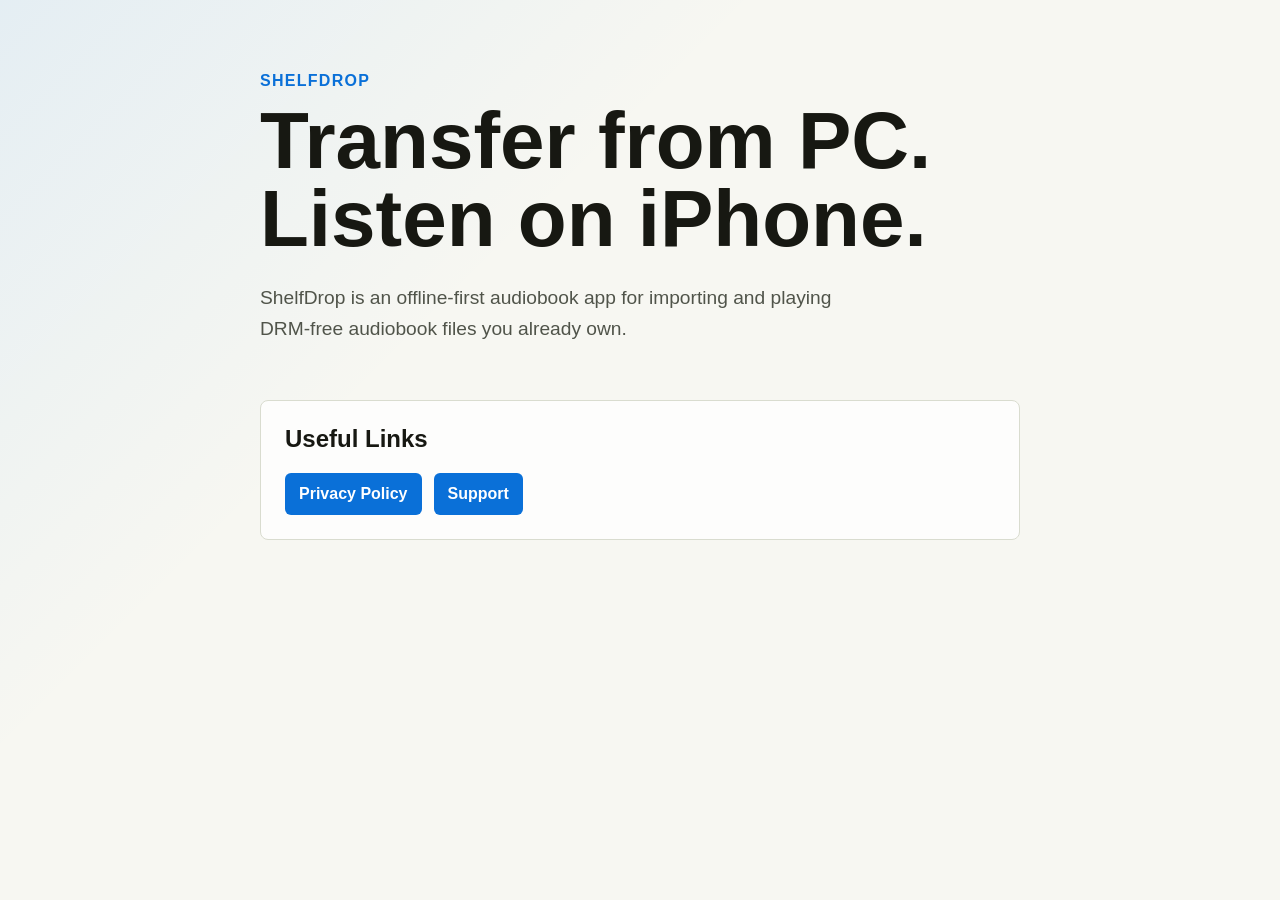
==== index.html @ f7dddd5e "Publish ShelfDrop public site" ====
<!doctype html>
<html lang="en">
<head>
  <meta charset="utf-8">
  <meta name="viewport" content="width=device-width, initial-scale=1">
  <title>ShelfDrop</title>
  <link rel="stylesheet" href="styles.css">
</head>
<body>
  <main class="shell">
    <header>
      <p class="eyebrow">ShelfDrop</p>
      <h1>Transfer from PC. Listen on iPhone.</h1>
      <p class="lead">ShelfDrop is an offline-first audiobook app for importing and playing DRM-free audiobook files you already own.</p>
    </header>

    <section class="panel">
      <h2>Useful Links</h2>
      <div class="links">
        <a href="privacy.html">Privacy Policy</a>
        <a href="support.html">Support</a>
      </div>
    </section>
  </main>
</body>
</html>
---- styles.css ----
:root {
  color-scheme: light dark;
  font-family: -apple-system, BlinkMacSystemFont, "Segoe UI", sans-serif;
  background: #f7f7f2;
  color: #171812;
}

body {
  margin: 0;
  min-height: 100vh;
  background:
    linear-gradient(135deg, rgba(10, 132, 255, 0.08), transparent 35%),
    #f7f7f2;
}

a {
  color: #0a70d8;
}

.shell {
  width: min(760px, calc(100vw - 32px));
  margin: 0 auto;
  padding: 72px 0;
}

.eyebrow {
  margin: 0 0 12px;
  color: #0a70d8;
  font-weight: 800;
  letter-spacing: 0.08em;
  text-transform: uppercase;
}

h1 {
  margin: 0;
  max-width: 720px;
  font-size: clamp(2.4rem, 8vw, 5rem);
  line-height: 0.98;
}

.lead {
  max-width: 620px;
  margin: 24px 0 0;
  color: #50544a;
  font-size: 1.2rem;
  line-height: 1.6;
}

.panel {
  margin-top: 56px;
  padding: 24px;
  border: 1px solid #d9dccf;
  border-radius: 8px;
  background: rgba(255, 255, 255, 0.78);
}

.panel h2 {
  margin-top: 0;
}

.links {
  display: flex;
  flex-wrap: wrap;
  gap: 12px;
}

.links a {
  display: inline-block;
  padding: 12px 14px;
  border-radius: 6px;
  background: #0a70d8;
  color: white;
  font-weight: 700;
  text-decoration: none;
}

.prose {
  max-width: 760px;
  line-height: 1.65;
}

.prose h1 {
  margin-top: 16px;
  font-size: clamp(2.2rem, 7vw, 4rem);
}

.prose h2 {
  margin-top: 36px;
}

.prose h3 {
  margin-top: 24px;
}

.muted,
.prose p,
.prose li {
  color: #4e5248;
}

.back {
  font-weight: 800;
  text-decoration: none;
}

@media (prefers-color-scheme: dark) {
  :root {
    background: #12130f;
    color: #f6f6ed;
  }

  body {
    background:
      linear-gradient(135deg, rgba(10, 132, 255, 0.16), transparent 35%),
      #12130f;
  }

  a,
  .eyebrow {
    color: #7ab8ff;
  }

  .lead,
  .muted,
  .prose p,
  .prose li {
    color: #c6cabd;
  }

  .panel {
    border-color: #3d4237;
    background: rgba(31, 34, 27, 0.86);
  }

  .links a {
    color: white;
  }
}
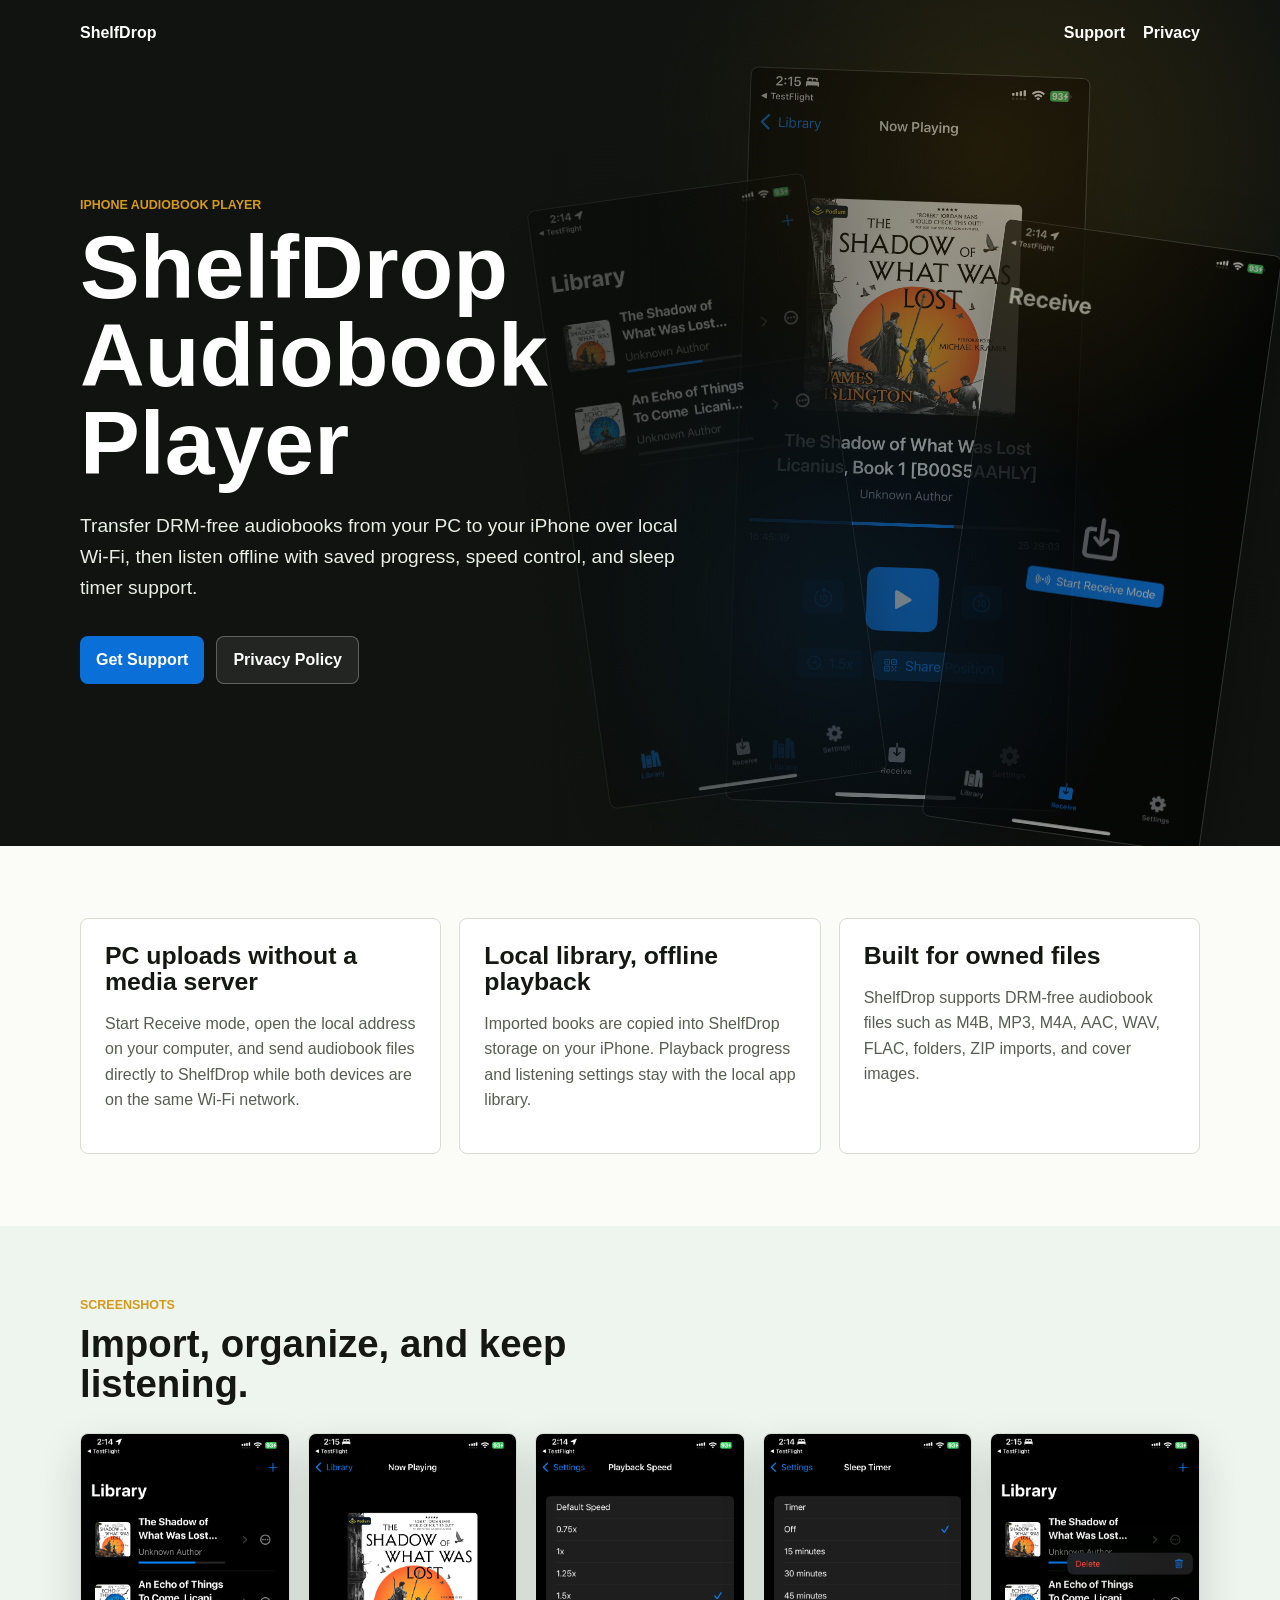
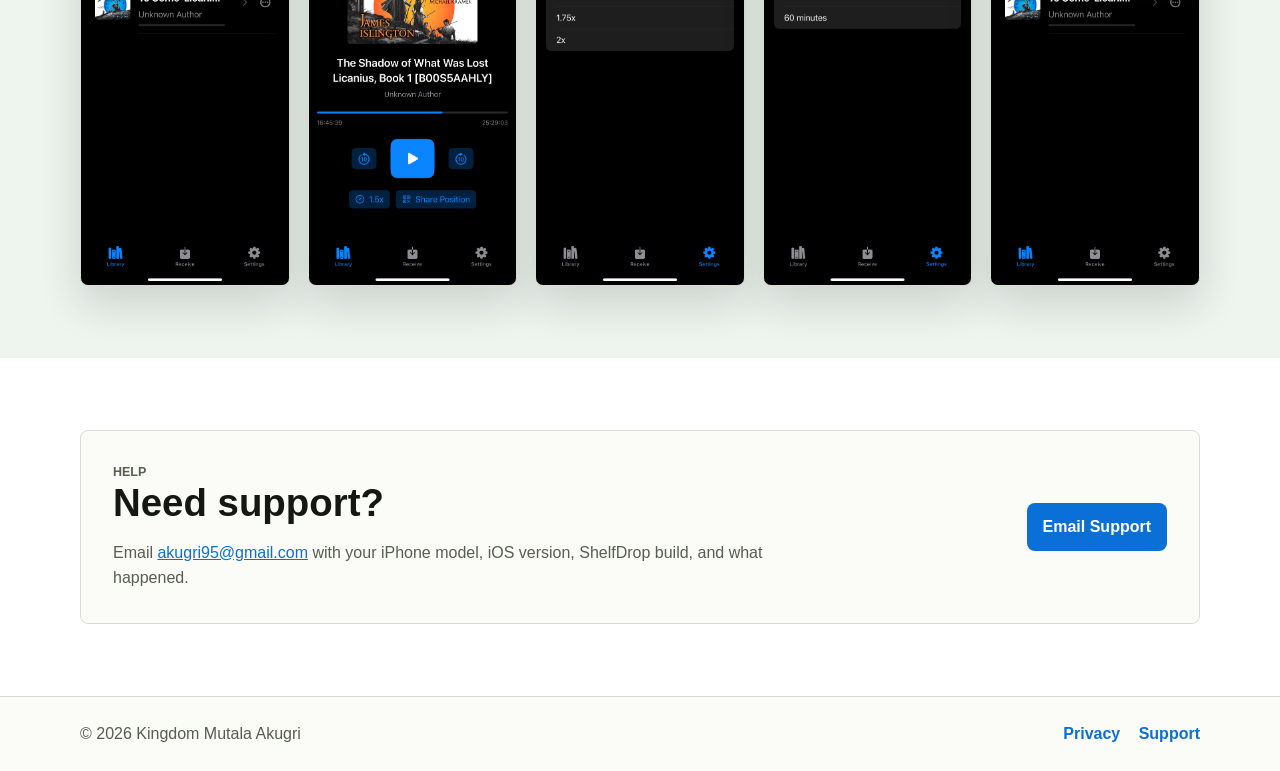
==== commit c8c8d930: "Polish ShelfDrop public site" ====
--- a/index.html
+++ b/index.html
@@ -3,24 +3,88 @@
 <head>
   <meta charset="utf-8">
   <meta name="viewport" content="width=device-width, initial-scale=1">
-  <title>ShelfDrop</title>
+  <meta name="description" content="ShelfDrop is an iPhone audiobook player for importing DRM-free audiobooks from Files or a PC browser over local Wi-Fi.">
+  <title>ShelfDrop Audiobook Player</title>
   <link rel="stylesheet" href="styles.css">
 </head>
 <body>
-  <main class="shell">
-    <header>
-      <p class="eyebrow">ShelfDrop</p>
-      <h1>Transfer from PC. Listen on iPhone.</h1>
-      <p class="lead">ShelfDrop is an offline-first audiobook app for importing and playing DRM-free audiobook files you already own.</p>
-    </header>
+  <header class="hero">
+    <nav class="site-nav" aria-label="ShelfDrop">
+      <a class="brand" href="index.html">ShelfDrop</a>
+      <div class="nav-links">
+        <a href="support.html">Support</a>
+        <a href="privacy.html">Privacy</a>
+      </div>
+    </nav>
 
-    <section class="panel">
-      <h2>Useful Links</h2>
-      <div class="links">
-        <a href="privacy.html">Privacy Policy</a>
-        <a href="support.html">Support</a>
+    <div class="hero-art" aria-hidden="true">
+      <img class="hero-shot hero-shot-main" src="assets/screenshots/02-now-playing.png" alt="">
+      <img class="hero-shot hero-shot-left" src="assets/screenshots/01-library.png" alt="">
+      <img class="hero-shot hero-shot-right" src="assets/screenshots/05-receive-start.png" alt="">
+    </div>
+
+    <div class="hero-copy">
+      <p class="eyebrow">iPhone audiobook player</p>
+      <h1>ShelfDrop Audiobook Player</h1>
+      <p class="lead">Transfer DRM-free audiobooks from your PC to your iPhone over local Wi-Fi, then listen offline with saved progress, speed control, and sleep timer support.</p>
+      <div class="hero-actions">
+        <a class="button primary" href="support.html">Get Support</a>
+        <a class="button secondary" href="privacy.html">Privacy Policy</a>
+      </div>
+    </div>
+  </header>
+
+  <main>
+    <section class="intro-band" aria-label="ShelfDrop basics">
+      <div class="shell feature-grid">
+        <article>
+          <h2>PC uploads without a media server</h2>
+          <p>Start Receive mode, open the local address on your computer, and send audiobook files directly to ShelfDrop while both devices are on the same Wi-Fi network.</p>
+        </article>
+        <article>
+          <h2>Local library, offline playback</h2>
+          <p>Imported books are copied into ShelfDrop storage on your iPhone. Playback progress and listening settings stay with the local app library.</p>
+        </article>
+        <article>
+          <h2>Built for owned files</h2>
+          <p>ShelfDrop supports DRM-free audiobook files such as M4B, MP3, M4A, AAC, WAV, FLAC, folders, ZIP imports, and cover images.</p>
+        </article>
+      </div>
+    </section>
+
+    <section class="screenshots-band" aria-label="ShelfDrop screenshots">
+      <div class="shell">
+        <div class="section-heading">
+          <p class="eyebrow">Screenshots</p>
+          <h2>Import, organize, and keep listening.</h2>
+        </div>
+        <div class="screenshot-strip">
+          <img src="assets/screenshots/01-library.png" alt="ShelfDrop library screen showing imported audiobooks.">
+          <img src="assets/screenshots/02-now-playing.png" alt="ShelfDrop now playing screen with audiobook controls.">
+          <img src="assets/screenshots/06-playback-speed.png" alt="ShelfDrop playback speed controls.">
+          <img src="assets/screenshots/08-sleep-timer.png" alt="ShelfDrop sleep timer controls.">
+          <img src="assets/screenshots/10-delete-book.png" alt="ShelfDrop delete book action.">
+        </div>
+      </div>
+    </section>
+
+    <section class="support-band">
+      <div class="shell support-callout">
+        <div>
+          <p class="eyebrow">Help</p>
+          <h2>Need support?</h2>
+          <p>Email <a href="mailto:akugri95@gmail.com">akugri95@gmail.com</a> with your iPhone model, iOS version, ShelfDrop build, and what happened.</p>
+        </div>
+        <a class="button primary" href="mailto:akugri95@gmail.com">Email Support</a>
       </div>
     </section>
   </main>
+
+  <footer class="footer">
+    <div class="shell footer-inner">
+      <span>&copy; 2026 Kingdom Mutala Akugri</span>
+      <span><a href="privacy.html">Privacy</a> <a href="support.html">Support</a></span>
+    </div>
+  </footer>
 </body>
 </html>
--- a/styles.css
+++ b/styles.css
@@ -1,86 +1,285 @@
 :root {
   color-scheme: light dark;
   font-family: -apple-system, BlinkMacSystemFont, "Segoe UI", sans-serif;
-  background: #f7f7f2;
-  color: #171812;
+  background: #fbfbf8;
+  color: #151812;
+  --ink: #151812;
+  --paper: #fbfbf8;
+  --muted: #575d50;
+  --line: #d8decf;
+  --green: #3f6e54;
+  --blue: #0a70d8;
+  --gold: #d59a1a;
+  --red: #c94d38;
+  --hero: #10130f;
+}
+
+* {
+  box-sizing: border-box;
 }
 
 body {
   margin: 0;
   min-height: 100vh;
+  background: var(--paper);
+}
+
+a {
+  color: var(--blue);
+}
+
+.shell {
+  width: min(1120px, calc(100vw - 32px));
+  margin: 0 auto;
+}
+
+.site-nav {
+  position: absolute;
+  z-index: 4;
+  top: 0;
+  left: 50%;
+  display: flex;
+  width: min(1120px, calc(100vw - 32px));
+  transform: translateX(-50%);
+  align-items: center;
+  justify-content: space-between;
+  padding: 24px 0;
+}
+
+.site-nav.simple {
+  position: static;
+  transform: none;
+  width: min(1120px, calc(100vw - 32px));
+  margin: 0 auto;
+}
+
+.brand,
+.nav-links a {
+  color: inherit;
+  font-weight: 800;
+  text-decoration: none;
+}
+
+.nav-links {
+  display: flex;
+  gap: 18px;
+  align-items: center;
+}
+
+.hero {
+  position: relative;
+  isolation: isolate;
+  min-height: 88svh;
+  overflow: hidden;
+  background: var(--hero);
+  color: white;
+}
+
+.hero::after {
+  position: absolute;
+  inset: 0;
+  z-index: -1;
+  content: "";
   background:
-    linear-gradient(135deg, rgba(10, 132, 255, 0.08), transparent 35%),
-    #f7f7f2;
-}
-
-a {
-  color: #0a70d8;
-}
-
-.shell {
-  width: min(760px, calc(100vw - 32px));
-  margin: 0 auto;
-  padding: 72px 0;
+    linear-gradient(90deg, rgba(16, 19, 15, 0.94), rgba(16, 19, 15, 0.7) 42%, rgba(16, 19, 15, 0.2)),
+    radial-gradient(circle at 77% 18%, rgba(213, 154, 26, 0.22), transparent 28%),
+    radial-gradient(circle at 65% 72%, rgba(10, 112, 216, 0.22), transparent 30%);
+}
+
+.hero-art {
+  position: absolute;
+  inset: 72px 3vw -20vh auto;
+  z-index: -2;
+  width: min(680px, 57vw);
+}
+
+.hero-shot {
+  position: absolute;
+  width: min(280px, 25vw);
+  border: 1px solid rgba(255, 255, 255, 0.22);
+  border-radius: 8px;
+  box-shadow: 0 24px 72px rgba(0, 0, 0, 0.42);
+}
+
+.hero-shot-main {
+  right: 24%;
+  width: min(340px, 30vw);
+  transform: rotate(2deg);
+}
+
+.hero-shot-left {
+  right: 58%;
+  top: 13vh;
+  opacity: 0.76;
+  transform: rotate(-8deg);
+}
+
+.hero-shot-right {
+  right: 0;
+  top: 18vh;
+  opacity: 0.82;
+  transform: rotate(8deg);
+}
+
+.hero-copy {
+  width: min(690px, calc(100vw - 32px));
+  padding: 22vh 0 18vh;
+  margin-left: max(16px, calc((100vw - 1120px) / 2));
 }
 
 .eyebrow {
   margin: 0 0 12px;
-  color: #0a70d8;
-  font-weight: 800;
-  letter-spacing: 0.08em;
+  color: var(--gold);
+  font-size: 0.78rem;
+  font-weight: 900;
+  letter-spacing: 0;
   text-transform: uppercase;
 }
 
 h1 {
   margin: 0;
-  max-width: 720px;
-  font-size: clamp(2.4rem, 8vw, 5rem);
+  max-width: 760px;
+  font-size: clamp(3rem, 7vw, 6.4rem);
   line-height: 0.98;
+}
+
+h2 {
+  margin: 0;
+  font-size: clamp(1.7rem, 3vw, 2.6rem);
+  line-height: 1.05;
 }
 
 .lead {
   max-width: 620px;
   margin: 24px 0 0;
-  color: #50544a;
+  color: #e9efe4;
   font-size: 1.2rem;
   line-height: 1.6;
 }
 
-.panel {
-  margin-top: 56px;
-  padding: 24px;
-  border: 1px solid #d9dccf;
-  border-radius: 8px;
-  background: rgba(255, 255, 255, 0.78);
-}
-
-.panel h2 {
-  margin-top: 0;
-}
-
+.hero-actions,
 .links {
   display: flex;
   flex-wrap: wrap;
   gap: 12px;
-}
-
+  margin-top: 32px;
+}
+
+.button,
 .links a {
-  display: inline-block;
-  padding: 12px 14px;
-  border-radius: 6px;
-  background: #0a70d8;
+  display: inline-flex;
+  min-height: 48px;
+  align-items: center;
+  justify-content: center;
+  padding: 12px 16px;
+  border-radius: 8px;
+  font-weight: 800;
+  text-decoration: none;
+}
+
+.button.primary,
+.links a {
+  background: var(--blue);
   color: white;
-  font-weight: 700;
-  text-decoration: none;
+}
+
+.button.secondary {
+  border: 1px solid rgba(255, 255, 255, 0.28);
+  color: white;
+  background: rgba(255, 255, 255, 0.08);
+}
+
+.intro-band,
+.screenshots-band,
+.support-band {
+  padding: 72px 0;
+}
+
+.intro-band {
+  background: #fbfbf8;
+}
+
+.feature-grid {
+  display: grid;
+  grid-template-columns: repeat(3, minmax(0, 1fr));
+  gap: 18px;
+}
+
+.feature-grid article {
+  min-height: 220px;
+  padding: 24px;
+  border: 1px solid var(--line);
+  border-radius: 8px;
+  background: white;
+}
+
+.feature-grid h2 {
+  font-size: 1.55rem;
+}
+
+.feature-grid p,
+.support-callout p {
+  color: var(--muted);
+  line-height: 1.6;
+}
+
+.screenshots-band {
+  overflow: hidden;
+  background: #eef5ef;
+}
+
+.section-heading {
+  max-width: 660px;
+  margin-bottom: 28px;
+}
+
+.screenshot-strip {
+  display: grid;
+  grid-template-columns: repeat(5, minmax(170px, 1fr));
+  gap: 18px;
+  align-items: start;
+}
+
+.screenshot-strip img {
+  width: 100%;
+  aspect-ratio: 1242 / 2688;
+  border: 1px solid var(--line);
+  border-radius: 8px;
+  background: #11140f;
+  box-shadow: 0 18px 44px rgba(21, 24, 18, 0.16);
+}
+
+.support-band {
+  background: #ffffff;
+}
+
+.support-callout {
+  display: flex;
+  gap: 24px;
+  align-items: center;
+  justify-content: space-between;
+  padding: 32px;
+  border: 1px solid var(--line);
+  border-radius: 8px;
+  background: #fbfbf8;
+}
+
+.support-callout h2 {
+  margin-top: 0;
+}
+
+.support-callout p {
+  max-width: 680px;
+  margin-bottom: 0;
 }
 
 .prose {
   max-width: 760px;
+  padding: 64px 0;
   line-height: 1.65;
 }
 
 .prose h1 {
-  margin-top: 16px;
   font-size: clamp(2.2rem, 7vw, 4rem);
 }
 
@@ -95,41 +294,137 @@
 .muted,
 .prose p,
 .prose li {
-  color: #4e5248;
-}
-
-.back {
+  color: var(--muted);
+}
+
+.footer {
+  padding: 28px 0;
+  border-top: 1px solid var(--line);
+  color: var(--muted);
+  background: #fbfbf8;
+}
+
+.footer-inner {
+  display: flex;
+  gap: 16px;
+  align-items: center;
+  justify-content: space-between;
+}
+
+.footer a {
+  margin-left: 14px;
   font-weight: 800;
   text-decoration: none;
 }
 
+@media (max-width: 860px) {
+  .hero-copy {
+    padding-top: 18vh;
+  }
+
+  .hero-art {
+    inset: auto -28vw -8vh auto;
+    width: 98vw;
+    height: 34vh;
+    opacity: 0.38;
+  }
+
+  .hero-shot {
+    width: 36vw;
+  }
+
+  .hero-shot-main {
+    top: 1vh;
+    right: 34vw;
+    width: 48vw;
+  }
+
+  .hero-shot-left {
+    top: 9vh;
+    right: 68vw;
+  }
+
+  .hero-shot-right {
+    top: 12vh;
+    right: 4vw;
+  }
+
+  .feature-grid {
+    grid-template-columns: 1fr;
+  }
+
+  .screenshot-strip {
+    grid-template-columns: repeat(5, minmax(180px, 1fr));
+    overflow-x: auto;
+    padding-bottom: 12px;
+  }
+
+  .support-callout,
+  .footer-inner {
+    align-items: flex-start;
+    flex-direction: column;
+  }
+}
+
+@media (max-width: 560px) {
+  .site-nav {
+    padding-top: 18px;
+  }
+
+  .nav-links {
+    gap: 12px;
+  }
+
+  .hero {
+    min-height: 90svh;
+  }
+
+  .hero-copy {
+    padding: 19vh 0 14vh;
+  }
+
+  .lead {
+    font-size: 1.05rem;
+  }
+
+  .intro-band,
+  .screenshots-band,
+  .support-band {
+    padding: 52px 0;
+  }
+
+  .feature-grid article,
+  .support-callout {
+    padding: 20px;
+  }
+}
+
 @media (prefers-color-scheme: dark) {
   :root {
-    background: #12130f;
+    background: #11140f;
     color: #f6f6ed;
-  }
-
-  body {
-    background:
-      linear-gradient(135deg, rgba(10, 132, 255, 0.16), transparent 35%),
-      #12130f;
-  }
-
-  a,
-  .eyebrow {
+    --paper: #11140f;
+    --muted: #c4cabe;
+    --line: #354233;
+  }
+
+  .intro-band,
+  .support-band,
+  .footer {
+    background: #11140f;
+  }
+
+  a {
     color: #7ab8ff;
   }
 
-  .lead,
-  .muted,
-  .prose p,
-  .prose li {
-    color: #c6cabd;
-  }
-
-  .panel {
-    border-color: #3d4237;
-    background: rgba(31, 34, 27, 0.86);
+  .feature-grid article,
+  .support-callout {
+    background: #1b2119;
+  }
+
+  .screenshots-band {
+    background: #182318;
   }
 
   .links a {
